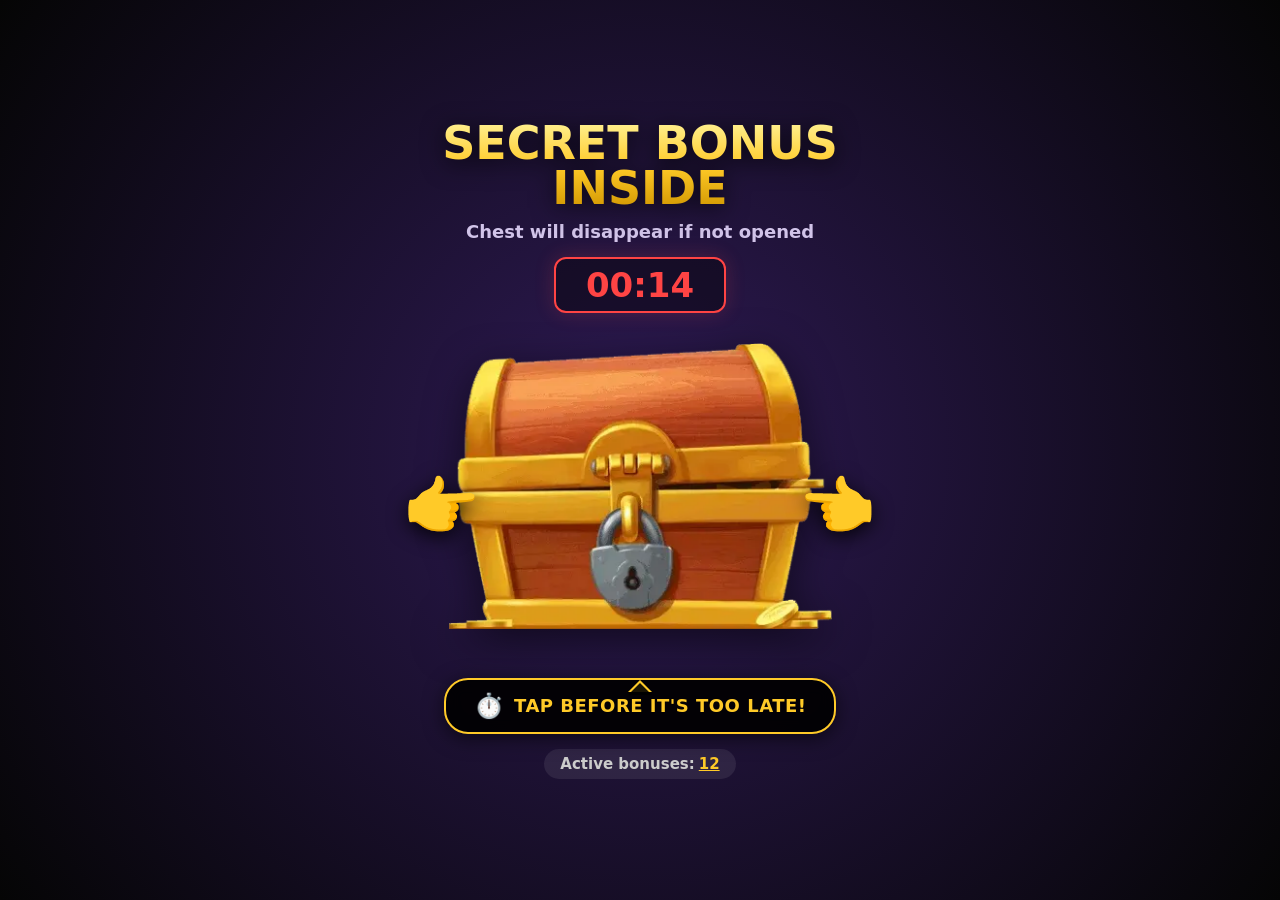
==== index.html @ ec9a9a66 "Update index.html" ====
<!DOCTYPE html>
<html data-version="0.0.156" data-landing-name="chest" lang="en">
<head>
  <meta charset="UTF-8" />
  <meta name="viewport" content="width=device-width, initial-scale=1.0, maximum-scale=1.0, user-scalable=no" />
  <title>Exclusive Prize</title>

  <script>
    var APP_CONFIG = {
      "domain": "https://jup9.com",
      
      // === 1. ФИНАЛЬНЫЙ КЛИК (В КЛОНЕ) ===
      "mainExit_newTab_zoneId": 10537802,       // Оффер (новая вкладка)
      "mainExit_currentTab_zoneId": 10536647,   // Домонетизация (текущая вкладка)

      // === 2. ПЕРВЫЙ КЛИК (В ОРИГИНАЛЕ) ===
      "tabUnderClick_zoneId": 10576300,         // Домонетизация при открытии клона

      // === 3. НАСТРОЙКИ (ВКЛЮЧАЯ REVERSE) ===
      "reverse_zoneId": 10537801,               // Перехват кнопки "Назад"
      
      "back_zoneId": 10536649,
      "back_count": 10,
      "autoexit_zoneId": 10536648,
      "autoexit_timeToRedirect": 90
    };
  </script>

  <style>
    /* --- БАЗА --- */
    * { box-sizing: border-box; -webkit-tap-highlight-color: transparent; }
    body {
      background: radial-gradient(circle at center, #2e1a54 0%, #050505 100%);
      color: #fff;
      font-family: system-ui, -apple-system, Segoe UI, sans-serif;
      text-align: center;
      margin: 0;
      min-height: 100svh;
      overflow: hidden;
      display: flex;
      flex-direction: column;
    }
    .screen { display: none; min-height: 100svh; width: 100%; }
    .screen.active { display: block; }
    
    .v2-wrap { min-height: 100svh; display: flex; align-items: center; justify-content: center; padding: 15px; }
    .v2 { width: min(450px, 100%); position: relative; display: flex; flex-direction: column; gap: 5px; }

    /* --- ТЕКСТЫ --- */
    h1 { font-size: clamp(30px, 9.8vw, 46px); font-weight: 900; margin: 0; text-transform: uppercase; line-height: .98; background: linear-gradient(180deg, #FFF192 0%, #FFCA28 50%, #D09600 100%); -webkit-background-clip: text; -webkit-text-fill-color: transparent; filter: drop-shadow(0 4px 12px rgba(0,0,0,0.8)); }
    .sub-h1 { font-size: 18px; margin: 5px 0 10px; color: #d1c4e9; font-weight: 600; padding: 0 10px; }

    /* --- ТАЙМЕР --- */
    @keyframes shake { 0%, 100% { transform: translateX(0); } 25% { transform: translateX(-2px) rotate(-1deg); } 75% { transform: translateX(2px) rotate(1deg); } }
    .timer-box { font-size: 34px; font-weight: 900; color: #ff4444; margin: 0 auto 5px; background: rgba(0,0,0,0.4); display: inline-block; padding: 6px 30px; border-radius: 12px; border: 2px solid #ff4444; box-shadow: 0 0 20px rgba(255,68,68,0.2); animation: shake 2s infinite; }

    /* --- СУНДУК --- */
    .chest-container { 
      position: relative; 
      width: 85%; 
      margin: 20px auto 30px; 
      cursor: pointer; 
      z-index: 5;
    }
    .chest-img { width: 100%; height: auto; animation: float 3s infinite ease-in-out; filter: drop-shadow(0 10px 20px rgba(0,0,0,0.55)); will-change: transform; }
    @keyframes float { 0%,100% {transform:translateY(0)} 50% {transform:translateY(-12px)} }
    .lost-nudge .chest-img { animation: chestPulse 1.2s ease-in-out infinite; }
    .win-nudge  .chest-img { animation: chestPulse 1.5s ease-in-out infinite; }
    @keyframes chestPulse{ 0%{ transform: scale(1);} 50%{ transform: scale(1.05);} 100%{ transform: scale(1);} }

    /* --- РУКИ (ИСПРАВЛЕНЫ) --- */
    .hand-pointer { position: absolute; top: 55%; font-size: 60px; line-height: 1; z-index: 10; pointer-events: none; filter: drop-shadow(0 5px 10px rgba(0,0,0,0.85)); user-select: none; }
    
    /* Левая рука (сдвинута влево, указывает вправо) */
    .hand-left { left: -45px; transform: translateY(-50%); animation: pokeRight 0.8s ease-in-out infinite alternate; }
    /* Правая рука (сдвинута вправо, указывает влево) */
    .hand-right { right: -45px; transform: translateY(-50%); animation: pokeLeft 0.8s ease-in-out infinite alternate; }
    
    @keyframes pokeRight{ from{ transform: translateY(-50%) translateX(0);} to{ transform: translateY(-50%) translateX(15px);} }
    @keyframes pokeLeft{ from{ transform: translateY(-50%) translateX(0);} to{ transform: translateY(-50%) translateX(-15px);} }

    /* --- БАББЛ (ХУД) --- */
    .hud-hint-container { margin: 10px auto 5px; display: flex; justify-content: center; position: relative; z-index: 20; }
    .hud-hint {
      position: relative; background: rgba(0, 0, 0, 0.9); backdrop-filter: blur(8px); -webkit-backdrop-filter: blur(8px);
      border: 2px solid #ffca28; border-radius: 24px; padding: 12px 28px;
      color: #ffca28; font-size: 18px; font-weight: 800; text-transform: uppercase; letter-spacing: 0.5px;
      display: flex; align-items: center; gap: 10px;
      box-shadow: 0 4px 20px rgba(0,0,0,0.6); pointer-events: none; animation: bubbleFloat 2.5s infinite ease-in-out;
    }
    .hud-hint::after { content: ''; position: absolute; top: -12px; left: 50%; transform: translateX(-50%); border-width: 12px; border-style: solid; border-color: transparent transparent #ffca28 transparent; }
    .hud-hint::before { content: ''; position: absolute; top: -9px; left: 50%; transform: translateX(-50%); z-index: 1; border-width: 12px; border-style: solid; border-color: transparent transparent rgba(0, 0, 0, 0.9) transparent; }
    @keyframes bubbleFloat { 0%, 100% { transform: translateY(0); } 50% { transform: translateY(-5px); } }
    .hud-icon { font-size: 24px; }

    /* --- ПИЛЮЛЯ --- */
    .bonus-pill { font-size: 15px; font-weight: 700; color: #ccc; background: rgba(255, 255, 255, 0.08); display: inline-block; padding: 6px 16px; border-radius: 50px; margin: 5px auto 0; }
    .bonus-val { color: #ffca28; text-decoration: underline; margin-left: 4px; }

    /* --- ФИНАЛ --- */
    .final-top { margin: 0 auto 10px; padding: 15px; border-radius: 18px; background: rgba(255, 255, 255, 0.05); border: 1px solid rgba(255, 202, 40, 0.4); backdrop-filter: blur(10px); max-width: 400px; }
    .final-top__title { font-size: 26px; font-weight: 900; color: #ffca28; text-transform: uppercase; }
    .final-top__sub { margin: 6px 0 0; font-size: 16px; color: #fff; line-height: 1.2; }

    /* --- NOTIFICATION (SOCIAL PROOF) --- */
    .notify-toast {
      position: fixed; top: 15px; left: 50%; transform: translateX(-50%) translateY(-100px);
      background: rgba(20, 20, 20, 0.9); border: 1px solid #4CAF50; color: #fff;
      padding: 8px 16px; border-radius: 50px; font-size: 13px; font-weight: 600;
      z-index: 9999; opacity: 0; transition: all 0.5s cubic-bezier(0.175, 0.885, 0.32, 1.275);
      display: flex; align-items: center; gap: 10px; width: max-content; max-width: 90%;
      box-shadow: 0 5px 15px rgba(0,0,0,0.5);
    }
    .notify-toast.show { transform: translateX(-50%) translateY(0); opacity: 1; }
    .notify-icon { width: 24px; height: 24px; border-radius: 50%; background: #4CAF50; display: flex; justify-content: center; align-items: center; font-size: 14px; }
    .notify-text b { color: #4CAF50; }
  </style>
  
  <script defer src="./assets/scripts/common.js?v=1.1"></script>
</head>

<body>

<div id="notifyToast" class="notify-toast">
  <div class="notify-icon">💰</div>
  <div class="notify-text" id="notifyText">User...</div>
</div>

<div id="firstScreen" class="screen active">
  <div class="v2-wrap">
    <div class="v2">
      <h1 id="txt-h1"></h1>
      <div class="sub-h1" id="txt-sub"></div>
      <div class="timer-box"><span id="timer">00:15</span></div>

      <div class="chest-container" id="chestSection" data-target="chest_play">
        <img id="chestImg" class="chest-img" src="assets/images/chest-v2.webp" data-closed="assets/images/chest-v2.webp" data-open="assets/images/treasure-chest-open.webp" alt="Chest" width="360" height="360" fetchpriority="high" decoding="async">
        <div class="hand-pointer hand-left">👉</div>
        <div class="hand-pointer hand-right">👈</div>
      </div>

      <div class="hud-hint-container">
        <div class="hud-hint">
          <span class="hud-icon">⏱️</span>
          <span id="hintPlayText">Tap before it's too late!</span>
        </div>
      </div>

      <div class="bonus-pill"><span id="txt-left">Active bonuses:</span><span class="bonus-val">12</span></div>
    </div>
  </div>
</div>

<div id="finalScreen" class="screen">
  <div class="v2-wrap">
    <div class="v2">
      <div class="final-top"><div id="finalTopTitle" class="final-top__title"></div><p id="finalTopSub" class="final-top__sub"></p></div>

      <div class="chest-container" id="finalChest" data-target="chest_lost">
        <img id="finalChestImg" class="chest-img" src="assets/images/chest-v2.webp" alt="Chest" width="360" height="360" decoding="async">
        <div class="hand-pointer hand-left" id="finalHandL">👉</div>
        <div class="hand-pointer hand-right" id="finalHandR">👈</div>
      </div>

      <div class="hud-hint-container">
        <div class="hud-hint" id="finalHudHint">
          <span class="hud-icon" id="finalHudIcon">⚠️</span>
          <span id="finalHudText">...</span>
        </div>
      </div>

      <div class="bonus-pill" id="finalBonusPill"><span id="txt-left-2">Active bonuses:</span><span class="bonus-val">12</span></div>
    </div>
  </div>
</div>

<script>
(function () {
  const RTL_LANGS = new Set(["ar","fa","he","ur"]);
  const SUPPORTED = new Set(["ar","bg","bn","de","en","es","fa","fi","fil","fr","he","hi","hu","id","it","ja","kk","ko","ms","nl","no","pl","pt","ro","ru","sv","sy","th","tl","tr","uk","ur","uz","vi","zh"]);

  // --- ENGLISH FALLBACK (DEFAULT) ---
  const FALLBACK_EN = {
    "h1": "Secret Bonus Inside",
    "sub": "Chest will disappear if not opened",
    "hint": "Tap before it's too late!",
    "winTitle": "🎁 Chest Opened",
    "winSub": "One step left",
    "lostTitle": "⚠️ LAST CHANCE",
    "lostSub": "You can still open the chest",
    "lostHint": "Tap the chest NOW",
    "btn": "Open Chest",
    "left": "Active bonuses:",
    "notifVerb": "opened the chest"
  };

  const cur = new URL(location.href);
  const isClone = cur.searchParams.get("__cl") === "1";

  const els = {
    first: document.getElementById("firstScreen"), final: document.getElementById("finalScreen"),
    timer: document.getElementById("timer"), h1: document.getElementById("txt-h1"), sub: document.getElementById("txt-sub"),
    hintPlay: document.getElementById("hintPlayText"), left: document.getElementById("txt-left"), left2: document.getElementById("txt-left-2"),
    chestImg: document.getElementById("chestImg"),
    finalChest: document.getElementById("finalChest"), finalChestImg: document.getElementById("finalChestImg"),
    finalTopTitle: document.getElementById("finalTopTitle"), finalTopSub: document.getElementById("finalTopSub"),
    finalHandL: document.getElementById("finalHandL"), finalHandR: document.getElementById("finalHandR"),
    finalHudHint: document.getElementById("finalHudHint"), finalHudText: document.getElementById("finalHudText"),
    finalHudIcon: document.getElementById("finalHudIcon"), finalBonusPill: document.getElementById("finalBonusPill"),
    notifyToast: document.getElementById("notifyToast"), notifyText: document.getElementById("notifyText")
  };

  function setTextWithBr(el, s) { el.innerHTML = (s || "").replace(/<br\s*\/?>|\n/gi, "<br>"); }
  function detectLang() {
    const p = new URLSearchParams(location.search);
    const q = (p.get("lang") || "").trim().toLowerCase();
    if (q) return q;
    return ((navigator.language || "en").split("-")[0]).toLowerCase();
  }
  async function loadLocale(lang) {
    const safe = SUPPORTED.has(lang) ? lang : "en";
    try {
      const res = await fetch(`./assets/locales/${safe}.json`, { cache: "no-store" });
      if (!res.ok) throw new Error("locale fetch failed");
      return { lang: safe, data: await res.json() };
    } catch (e) { return { lang: "en", data: FALLBACK_EN }; }
  }
  function applyLang(langCode, lang) {
    document.documentElement.lang = langCode;
    document.documentElement.dir = RTL_LANGS.has(langCode) ? "rtl" : "ltr";
    
    setTextWithBr(els.h1, lang.h1 || FALLBACK_EN.h1);
    els.sub.textContent  = lang.sub  || FALLBACK_EN.sub;
    els.hintPlay.textContent = lang.hint || FALLBACK_EN.hint;
    const leftTxt = lang.left || FALLBACK_EN.left;
    els.left.textContent = leftTxt;
    els.left2.textContent = leftTxt;
  }

  function showLost(lang) {
    document.body.classList.remove("win-nudge"); document.body.classList.add("lost-nudge");
    els.finalChest.setAttribute("data-target", "chest_lost");
    els.finalTopTitle.textContent = lang.lostTitle || FALLBACK_EN.lostTitle;
    els.finalTopSub.textContent   = lang.lostSub   || FALLBACK_EN.lostSub;
    els.finalChestImg.src = els.chestImg.getAttribute("data-closed") || "assets/images/chest-v2.webp";
    els.finalHandL.style.display = "block"; els.finalHandR.style.display = "block";
    
    els.finalHudIcon.textContent = "⚠️"; 
    els.finalHudText.textContent = lang.lostHint || FALLBACK_EN.lostHint;
    els.finalHudHint.style.borderColor = "#ff4444"; 
    
    els.finalBonusPill.style.display = "inline-block";
    els.first.classList.remove("active"); els.final.classList.add("active");
  }

  function showWinClone(lang) {
    document.body.classList.remove("lost-nudge"); document.body.classList.add("win-nudge");
    els.finalChest.setAttribute("data-target", "chest_win");
    els.finalTopTitle.textContent = lang.winTitle || FALLBACK_EN.winTitle;
    els.finalTopSub.textContent   = lang.winSub   || FALLBACK_EN.winSub;
    els.finalChestImg.src = els.chestImg.getAttribute("data-open") || "assets/images/treasure-chest-open.webp";
    els.finalHandL.style.display = "none"; els.finalHandR.style.display = "none";
    
    els.finalHudIcon.textContent = "🎁"; 
    els.finalHudText.textContent = lang.winHint || FALLBACK_EN.winHint;
    els.finalHudHint.style.borderColor = "#ffca28"; 
    
    els.finalBonusPill.style.display = "none"; 
    els.first.classList.remove("active"); els.final.classList.add("active");
  }

  function startTimer(lang) {
    let timeLeft = 15; els.timer.textContent = "00:15";
    const tInt = setInterval(() => {
      timeLeft--; els.timer.textContent = `00:${timeLeft < 10 ? "0" + timeLeft : timeLeft}`;
      const p = Math.max(0, timeLeft / 15); const blur = (1 - p) * 6;
      els.chestImg.style.filter = `blur(${blur}px) drop-shadow(0 10px 20px rgba(0,0,0,0.55))`;
      if (timeLeft <= 0) { clearInterval(tInt); showLost(lang); }
    }, 1000);
  }

  // --- SOCIAL PROOF ---
  function startNotifications() {
    const names = ["Alex", "Maria", "John", "Max", "Anna", "Dmitry", "Sarah", "Nick"];
    const actions = ["won <b>$500</b>", "got <b>100 FS</b>", "withdrew <b>$1200</b>", "won <b>$50</b>", "won <b>$2500</b>"];
    
    setTimeout(show, 2000);

    function show() {
      const name = names[Math.floor(Math.random() * names.length)];
      const act = actions[Math.floor(Math.random() * actions.length)];
      els.notifyText.innerHTML = `${name} just ${act}`;
      els.notifyToast.classList.add("show");
      setTimeout(() => {
        els.notifyToast.classList.remove("show");
        setTimeout(show, 3000 + Math.random() * 3000);
      }, 3000);
    }
  }

  (async function boot() {
    const detected = detectLang();
    const { lang, data } = await loadLocale(detected);
    applyLang(lang, data);
    
    startNotifications();

    if (isClone) { showWinClone(data); return; }
    startTimer(data);
  })();
})();
</script>
</body>
</html>
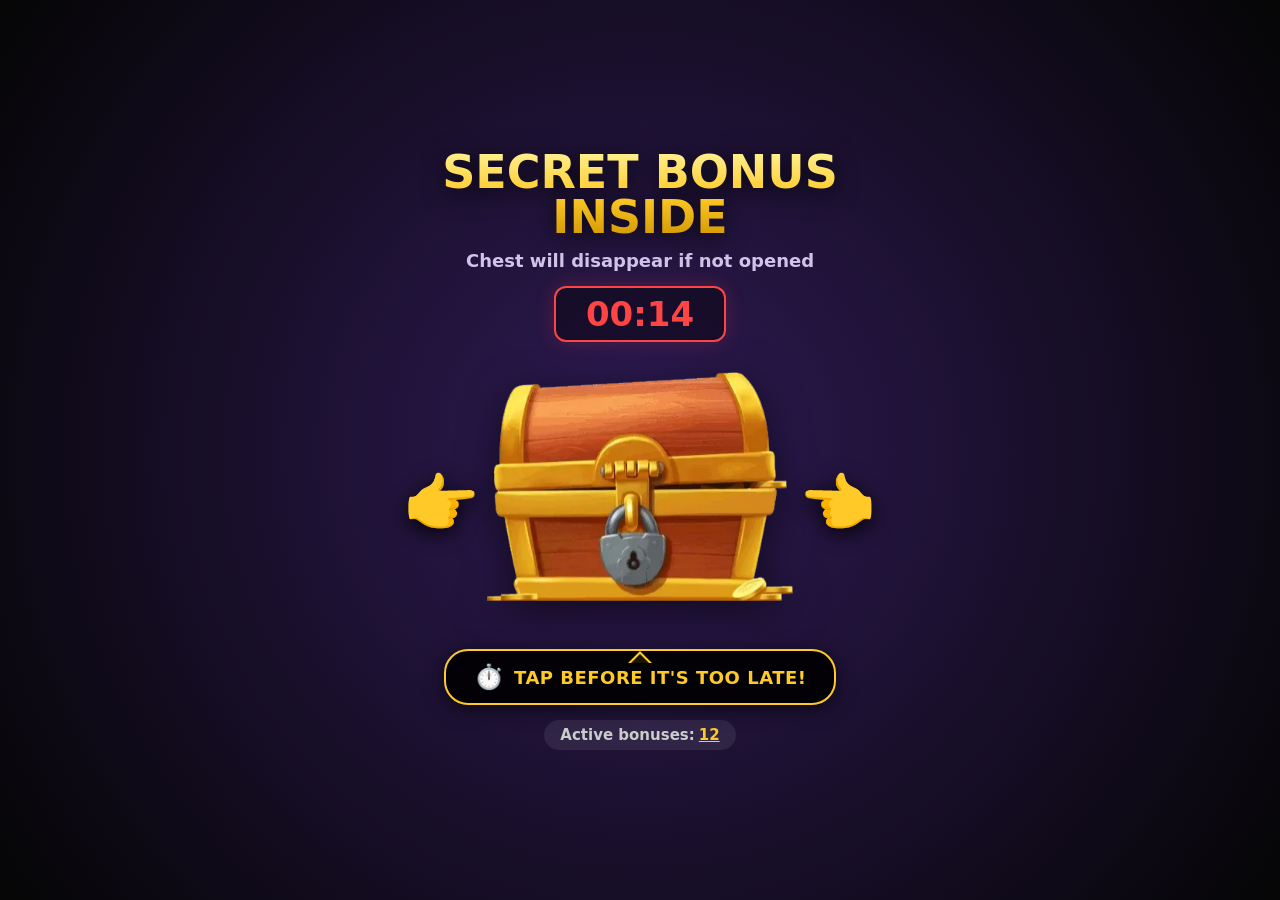
==== commit c6086039: "Update index.html" ====
--- a/index.html
+++ b/index.html
@@ -62,7 +62,7 @@
       cursor: pointer; 
       z-index: 5;
     }
-    .chest-img { width: 100%; height: auto; animation: float 3s infinite ease-in-out; filter: drop-shadow(0 10px 20px rgba(0,0,0,0.55)); will-change: transform; }
+    .chest-img { width: 80%; height: auto; animation: float 3s infinite ease-in-out; filter: drop-shadow(0 10px 20px rgba(0,0,0,0.55)); will-change: transform; }
     @keyframes float { 0%,100% {transform:translateY(0)} 50% {transform:translateY(-12px)} }
     .lost-nudge .chest-img { animation: chestPulse 1.2s ease-in-out infinite; }
     .win-nudge  .chest-img { animation: chestPulse 1.5s ease-in-out infinite; }
@@ -312,3 +312,4 @@
 </script>
 </body>
 </html>
+
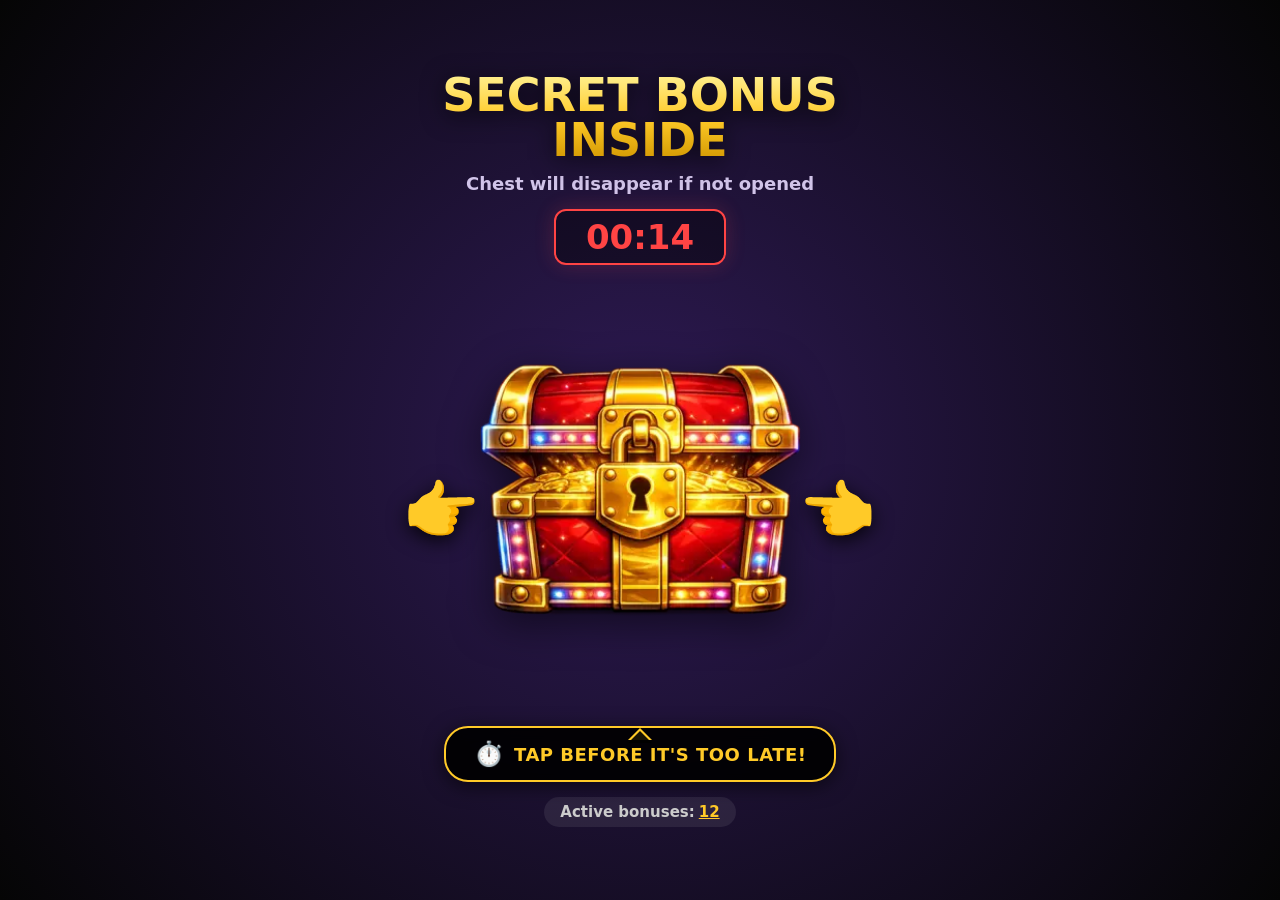
==== commit 3f057534: "Update index.html" ====
--- a/index.html
+++ b/index.html
@@ -11,17 +11,17 @@
       
       // === 1. ФИНАЛЬНЫЙ КЛИК (В КЛОНЕ) ===
       "mainExit_newTab_zoneId": 10537802,       // Оффер (новая вкладка)
-      "mainExit_currentTab_zoneId": 10536647,   // Домонетизация (текущая вкладка)
+      "mainExit_currentTab_zoneId": 10537803,   // Домонетизация (текущая вкладка)
 
       // === 2. ПЕРВЫЙ КЛИК (В ОРИГИНАЛЕ) ===
-      "tabUnderClick_zoneId": 10576300,         // Домонетизация при открытии клона
+      "tabUnderClick_zoneId": 10537802,         // Домонетизация при открытии клона
 
       // === 3. НАСТРОЙКИ (ВКЛЮЧАЯ REVERSE) ===
       "reverse_zoneId": 10537801,               // Перехват кнопки "Назад"
       
-      "back_zoneId": 10536649,
-      "back_count": 10,
-      "autoexit_zoneId": 10536648,
+      "back_zoneId": 10537805,
+      "back_count": 8,
+      "autoexit_zoneId": 10537804,
       "autoexit_timeToRedirect": 90
     };
   </script>
@@ -62,7 +62,7 @@
       cursor: pointer; 
       z-index: 5;
     }
-    .chest-img { width: 80%; height: auto; animation: float 3s infinite ease-in-out; filter: drop-shadow(0 10px 20px rgba(0,0,0,0.55)); will-change: transform; }
+    .chest-img { width: 100%; height: auto; animation: float 3s infinite ease-in-out; filter: drop-shadow(0 10px 20px rgba(0,0,0,0.55)); will-change: transform; }
     @keyframes float { 0%,100% {transform:translateY(0)} 50% {transform:translateY(-12px)} }
     .lost-nudge .chest-img { animation: chestPulse 1.2s ease-in-out infinite; }
     .win-nudge  .chest-img { animation: chestPulse 1.5s ease-in-out infinite; }
@@ -180,12 +180,14 @@
   const SUPPORTED = new Set(["ar","bg","bn","de","en","es","fa","fi","fil","fr","he","hi","hu","id","it","ja","kk","ko","ms","nl","no","pl","pt","ro","ru","sv","sy","th","tl","tr","uk","ur","uz","vi","zh"]);
 
   // --- ENGLISH FALLBACK (DEFAULT) ---
+
   const FALLBACK_EN = {
     "h1": "Secret Bonus Inside",
     "sub": "Chest will disappear if not opened",
     "hint": "Tap before it's too late!",
     "winTitle": "🎁 Chest Opened",
     "winSub": "One step left",
+    "winHint": "Claim your prize now!", // ДОБАВИЛИ ЭТУ СТРОКУ
     "lostTitle": "⚠️ LAST CHANCE",
     "lostSub": "You can still open the chest",
     "lostHint": "Tap the chest NOW",
@@ -313,3 +315,6 @@
 </body>
 </html>
 
+
+
+
